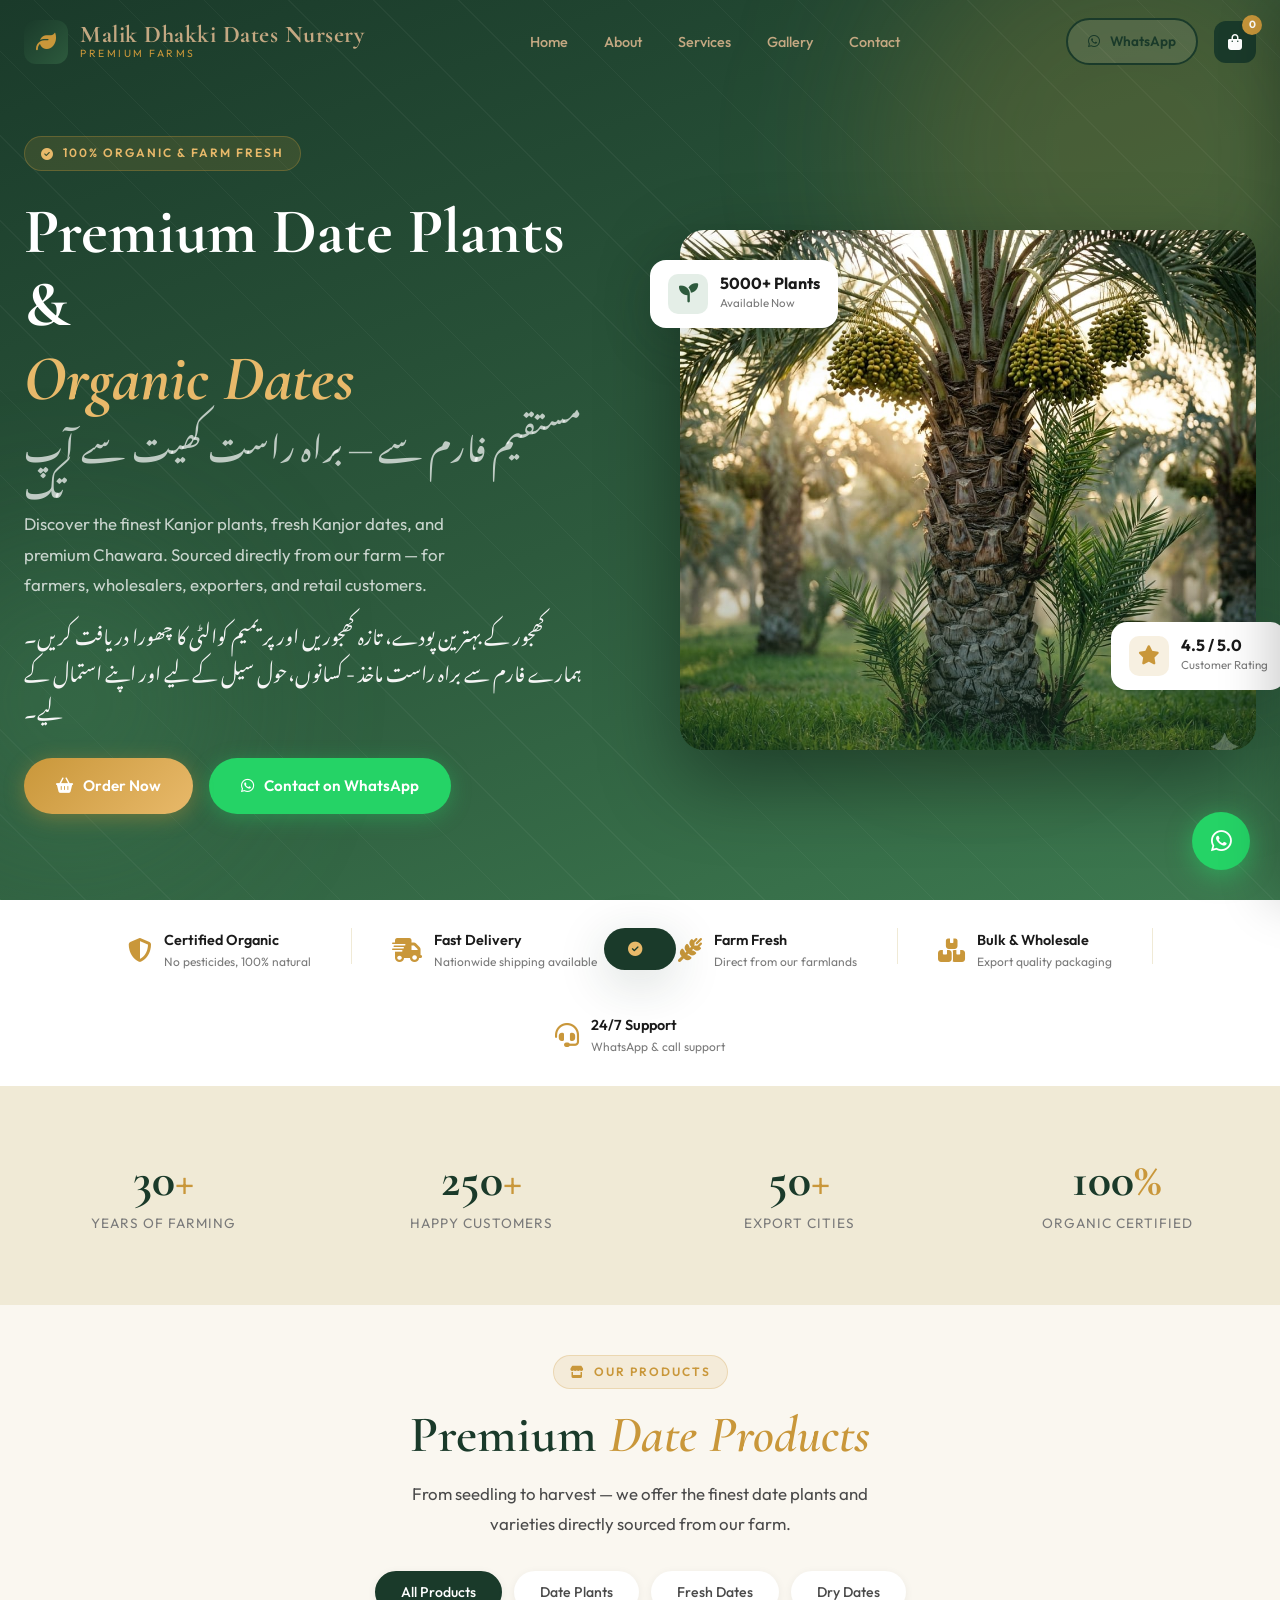
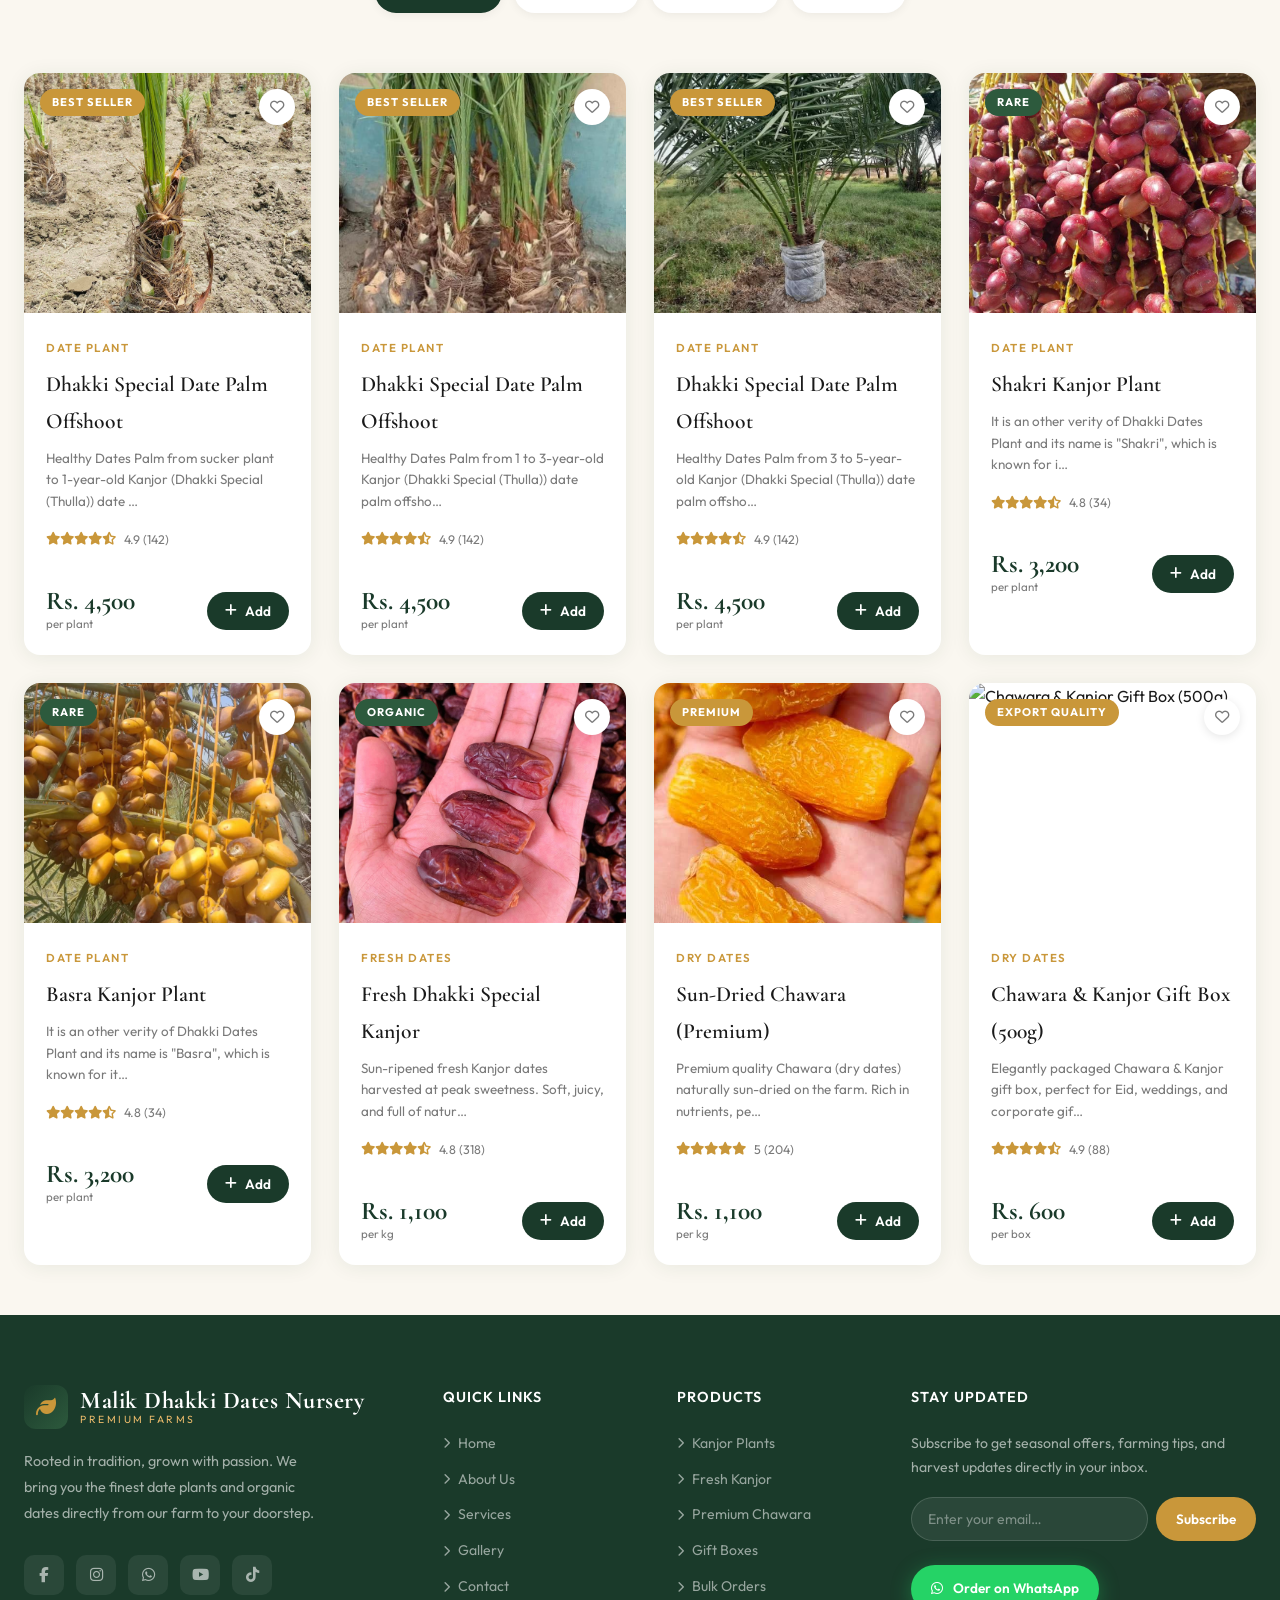
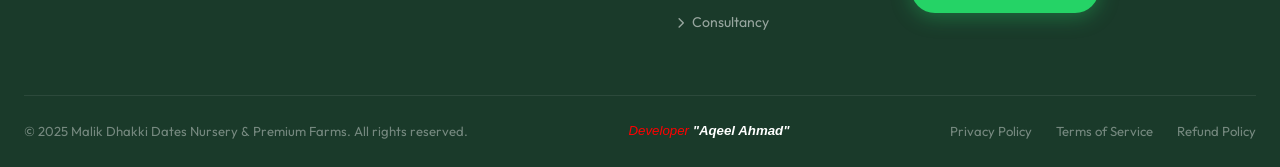
==== index.html @ 95796f06 "First Commit" ====
<!DOCTYPE html>
<html lang="en" dir="ltr">

<head>
  <meta charset="UTF-8" />
  <meta name="viewport" content="width=device-width, initial-scale=1.0" />
  <meta name="description"
    content="Al-Nakheel Farms – Premium Date Plants & Organic Dates. Fresh Kanjor, Dry Chawara, and Date Plants sourced directly from the farm. Wholesale & Export available." />
  <meta name="keywords"
    content="date plants, kanjor, chawara, dry dates, fresh dates, date farm, wholesale dates, export dates" />
  <title>Malik Dhakki Dates Nursery | Premium Date Plants & Organic Dates</title>

  <!-- Fonts -->
  <link rel="preconnect" href="https://fonts.googleapis.com" />
  <link rel="preconnect" href="https://fonts.gstatic.com" crossorigin />
  <link
    href="https://fonts.googleapis.com/css2?family=Cormorant+Garamond:ital,wght@0,300;0,400;0,600;0,700;1,300;1,400&family=Outfit:wght@300;400;500;600;700&display=swap"
    rel="stylesheet" />

    <link rel="preconnect" href="https://fonts.googleapis.com">
<link rel="preconnect" href="https://fonts.gstatic.com" crossorigin>
<link href="https://fonts.googleapis.com/css2?family=Noto+Nastaliq+Urdu:wght@400..700&display=swap" rel="stylesheet">

  <!-- Icons -->
  <link rel="stylesheet" href="https://cdnjs.cloudflare.com/ajax/libs/font-awesome/6.5.0/css/all.min.css" />

  <link rel="stylesheet" href="style.css">

  <script src="script.js"></script>
</head>

<body>

  <!-- ============================
    NAVBAR
============================= -->
  <nav class="navbar" id="navbar">
    <div class="container">
      <div class="nav-inner">
        <a href="#" class="logo">
          <div class="logo-icon"><i class="fa-solid fa-leaf"></i></div>
          <div class="logo-text">
            <span class="logo-main">Malik Dhakki Dates Nursery</span>
            <span class="logo-sub">Premium Farms</span>
          </div>
        </a>

        <ul class="nav-links">
          <li><a href="#Home">Home</a></li>
          <li><a href="about.html">About</a></li>
          <li><a href="services.html">Services</a></li>
          <li><a href="gallery.html">Gallery</a></li>
          <li><a href="contact.html">Contact</a></li>
        </ul>

        <div class="nav-actions">
          <a href="https://wa.me/923469892120?text=Assalamu Alaikum! I want to order dates from Malik Dhakki Dates Nursery" target="_blank" class="btn-outline"
            style="padding:10px 20px;font-size:0.85rem;">
            <i class="fa-brands fa-whatsapp"></i> WhatsApp
          </a>
          <button class="cart-btn" onclick="toggleCart()">
            <i class="fa-solid fa-bag-shopping"></i>
            <span class="cart-count" id="cartCount">0</span>
          </button>
          <button class="hamburger" onclick="toggleMobileNav()" aria-label="Menu">
            <span></span><span></span><span></span>
          </button>
        </div>
      </div>
    </div>
  </nav>

  <!-- Mobile Nav -->
  <div class="mobile-nav" id="mobileNav">
    <button class="mobile-nav-close" onclick="toggleMobileNav()"><i class="fa-solid fa-xmark"></i></button>
    <div class="mobile-nav-logo">
      <div class="logo">
        <div class="logo-icon"><i class="fa-solid fa-leaf"></i></div>
        <div class="logo-text">
          <span class="logo-main">Malik Dhakki Dates Nursery</span>
          <span class="logo-sub">Premium Farms</span>
        </div>
      </div>
    </div>
    <nav class="mobile-nav-links">
      <a href="#home" onclick="toggleMobileNav()">Home</a>
      <a href="about.html" onclick="toggleMobileNav()">About Us</a>
      <a href="services.html" onclick="toggleMobileNav()">Services</a>
      <a href="gallery.html" onclick="toggleMobileNav()">Gallery</a>
      <a href="contact.html" onclick="toggleMobileNav()">Contact</a>
    </nav>
  </div>
  <div class="cart-overlay" id="mobileNavOverlay" onclick="toggleMobileNav()" style="z-index:1040;"></div>

  <!-- ============================
    HERO
============================= -->
  <section class="hero" id="home">
    <div class="hero-bg-pattern"></div>
    <div class="hero-orb hero-orb-1"></div>
    <div class="hero-orb hero-orb-2"></div>
    <div class="hero-orb hero-orb-3"></div>

    <div class="container hero-content" style="width:100%;">
      <div class="hero-grid">
        <div>
          <div class="hero-tag">
            <span class="tag"><i class="fa-solid fa-circle-check"></i> 100% Organic & Farm Fresh</span>
          </div>
          <h1 class="hero-headline">
            Premium Date Plants &<br /><span class="gold">Organic Dates</span>
            <span class="urdu" style="font-family: Noto Nastaliq Urdu; font-size: 33px;">مستقیم فارم سے — براہ راست کھیت سے آپ تک</span>
          </h1>
          <p class="hero-desc">
            Discover the finest Kanjor plants, fresh Kanjor dates, and premium Chawara. Sourced directly from our farm —
            for farmers, wholesalers, exporters, and retail customers.
          </p>
          <span class="urdu" style="font-family: Noto Nastaliq Urdu; font-size: larger; color: whitesmoke; padding-bottom: 70px;">کھجور کے بہترین پودے، تازہ کھجوریں اور پریمیم کوالٹی کا چھورا دریافت کریں۔ ہمارے فارم سے براہ راست ماخذ -
            کسانوں،حول سیل کے لیے اور اپنے اســــتمال کے لیے۔</span>
          <div class="hero-actions">
            <a href="#products" class="btn-primary">
              <i class="fa-solid fa-basket-shopping"></i> Order Now
            </a>
            <a href="https://wa.me! I want to order dates from Malik Dhakki Dates Nursery" target="_blank"
              class="btn-whatsapp">
              <i class="fa-brands fa-whatsapp"></i> Contact on WhatsApp
            </a>
          </div>
        </div>

        <div class="hero-visual">
          <div class="hero-main-img">
            <img src="images/Main_hero.jpeg" alt="Date palm farm" loading="lazy" />
            <div class="hero-img-overlay"></div>
          </div>
          <div class="hero-badge hero-badge-1">
            <div class="hero-badge-icon green"><i class="fa-solid fa-seedling"></i></div>
            <div class="hero-badge-text">
              <span class="hero-badge-value">5000+ Plants</span>
              <span class="hero-badge-label">Available Now</span>
            </div>
          </div>
          <div class="hero-badge hero-badge-2">
            <div class="hero-badge-icon gold"><i class="fa-solid fa-star"></i></div>
            <div class="hero-badge-text">
              <span class="hero-badge-value">4.5 / 5.0</span>
              <span class="hero-badge-label">Customer Rating</span>
            </div>
          </div>
        </div>
      </div>
    </div>
  </section>

  <!-- ============================
     TRUST BAR
============================= -->
  <div class="trust-bar">
    <div class="container">
      <div class="trust-inner">
        <div class="trust-item reveal">
          <i class="fa-solid fa-shield-halved trust-icon"></i>
          <div class="trust-text">
            <span class="trust-title">Certified Organic</span>
            <span class="trust-desc">No pesticides, 100% natural</span>
          </div>
        </div>
        <div class="trust-divider"></div>
        <div class="trust-item reveal delay-1">
          <i class="fa-solid fa-truck-fast trust-icon"></i>
          <div class="trust-text">
            <span class="trust-title">Fast Delivery</span>
            <span class="trust-desc">Nationwide shipping available</span>
          </div>
        </div>
        <div class="trust-divider"></div>
        <div class="trust-item reveal delay-2">
          <i class="fa-solid fa-wheat-awn trust-icon"></i>
          <div class="trust-text">
            <span class="trust-title">Farm Fresh</span>
            <span class="trust-desc">Direct from our farmlands</span>
          </div>
        </div>
        <div class="trust-divider"></div>
        <div class="trust-item reveal delay-3">
          <i class="fa-solid fa-boxes-stacked trust-icon"></i>
          <div class="trust-text">
            <span class="trust-title">Bulk & Wholesale</span>
            <span class="trust-desc">Export quality packaging</span>
          </div>
        </div>
        <div class="trust-divider"></div>
        <div class="trust-item reveal delay-4">
          <i class="fa-solid fa-headset trust-icon"></i>
          <div class="trust-text">
            <span class="trust-title">24/7 Support</span>
            <span class="trust-desc">WhatsApp & call support</span>
          </div>
        </div>
      </div>
    </div>
  </div>

  <!-- ============================
     NUMBERS
============================= -->
  <section class="numbers-section">
    <div class="container">
      <div class="numbers-grid">
        <div class="number-item reveal">
          <div class="number-val">30<span>+</span></div>
          <div class="number-label">Years of Farming</div>
        </div>
        <div class="number-item reveal delay-1">
          <div class="number-val">250<span>+</span></div>
          <div class="number-label">Happy Customers</div>
        </div>
        <div class="number-item reveal delay-2">
          <div class="number-val">50<span>+</span></div>
          <div class="number-label">Export Cities</div>
        </div>
        <div class="number-item reveal delay-3">
          <div class="number-val">100<span>%</span></div>
          <div class="number-label">Organic Certified</div>
        </div>
      </div>
    </div>
  </section>


  <!-- ============================
     PRODUCTS
============================= -->
  <section class="products-section section-pad" id="products">
    <div class="container">
      <div class="products-header">
        <div class="tag reveal"><i class="fa-solid fa-store"></i> Our Products</div>
        <h2 class="section-title reveal" style="margin-top:16px;">Premium <span>Date Products</span></h2>
        <p class="section-subtitle reveal">From seedling to harvest — we offer the finest date plants and varieties
          directly sourced from our farm.</p>
        <div class="category-tabs">
          <button class="tab-btn active" onclick="filterProducts('all',this)">All Products</button>
          <button class="tab-btn" onclick="filterProducts('plant',this)">Date Plants</button>
          <button class="tab-btn" onclick="filterProducts('fresh',this)">Fresh Dates</button>
          <button class="tab-btn" onclick="filterProducts('dry',this)">Dry Dates</button>
        </div>
      </div>

      <div class="products-grid" id="productsGrid">
        <!-- Cards injected by JS -->
      </div>
    </div>
  </section>

  <!-- ============================
                  FOOTER
              ============================= -->
  <footer class="footer" id="footer">
    <div class="container">
      <div class="footer-grid">
        <div class="footer-brand">
          <div class="footer-logo logo">
            <div class="logo-icon"><i class="fa-solid fa-leaf"></i></div>
            <div class="logo-text">
              <span class="logo-main">Malik Dhakki Dates Nursery</span>
              <span class="logo-sub">Premium Farms</span>
            </div>
          </div>
          <p class="footer-desc">Rooted in tradition, grown with passion. We bring you the finest date plants and
            organic dates directly from our farm to your doorstep.</p>
          <div class="footer-social">
            <a href="https://www.facebook.com/itsdhakkidates" class="social-btn"><i
                class="fa-brands fa-facebook-f"></i></a>
            <a href="#" class="social-btn"><i class="fa-brands fa-instagram"></i></a>
            <a href="https://wa.me/923469892120" target="_blank" class="social-btn"><i
                class="fa-brands fa-whatsapp"></i></a>
            <a href="#" class="social-btn"><i class="fa-brands fa-youtube"></i></a>
            <a href="#" class="social-btn"><i class="fa-brands fa-tiktok"></i></a>
          </div>
        </div>

        <div class="footer-col">
          <h4 class="footer-col-title">Quick Links</h4>
          <ul class="footer-links">
            <li><a href="#home"><i class="fa-solid fa-chevron-right"></i> Home</a></li>
            <li><a href="about.html"><i class="fa-solid fa-chevron-right"></i> About Us</a></li>
            <li><a href="services.html"><i class="fa-solid fa-chevron-right"></i> Services</a></li>
            <li><a href="gallery.html"><i class="fa-solid fa-chevron-right"></i> Gallery</a></li>
            <li><a href="contact.html"><i class="fa-solid fa-chevron-right"></i> Contact</a></li>
          </ul>
        </div>

        <div class="footer-col">
          <h4 class="footer-col-title">Products</h4>
          <ul class="footer-links">
            <li><a href="#products"><i class="fa-solid fa-chevron-right"></i> Kanjor Plants</a></li>
            <li><a href="#products"><i class="fa-solid fa-chevron-right"></i> Fresh Kanjor</a></li>
            <li><a href="#products"><i class="fa-solid fa-chevron-right"></i> Premium Chawara</a></li>
            <li><a href="#products"><i class="fa-solid fa-chevron-right"></i> Gift Boxes</a></li>
            <li><a href="#products"><i class="fa-solid fa-chevron-right"></i> Bulk Orders</a></li>
            <li><a href="services.html"><i class="fa-solid fa-chevron-right"></i> Consultancy</a></li>
          </ul>
        </div>

        <div class="footer-col footer-newsletter">
          <h4 class="footer-col-title">Stay Updated</h4>
          <p class="footer-nl-desc">Subscribe to get seasonal offers, farming tips, and harvest updates directly in your
            inbox.</p>
          <div class="newsletter-form">
            <input type="email" placeholder="Enter your email…" id="nlEmail" />
            <button onclick="subscribeNewsletter()">Subscribe</button>
          </div>
          <div style="margin-top:24px;">
            <a href="https://wa.me/92394027665?text=Hello! I want to order dates from Malik Dhakki Dates Nursery" target="_blank" class="btn-whatsapp"
              style="font-size:0.85rem;padding:12px 20px;">
              <i class="fa-brands fa-whatsapp"></i> Order on WhatsApp
            </a>
          </div>
        </div>
      </div>

      <div class="footer-bottom">
        <p>© 2025 Malik Dhakki Dates Nursery & Premium Farms. All rights reserved.</p>
        <h5
          style="color: rgb(255, 0, 0); font-family: Verdana, Geneva, Tahoma, sans-serif; font-weight: lighter; font-style: italic;">
          Developer<span style="font-weight: bold; color: rgb(255, 255, 255);"> <a
              href="https://aqeeel-ahmad.github.io/Aqeel_Ahmad-Portfolio/">"Aqeel Ahmad"</a></span></h5>
        <div class="footer-bottom-links">
          <a href="#">Privacy Policy</a>
          <a href="#">Terms of Service</a>
          <a href="#">Refund Policy</a>
        </div>
      </div>
    </div>
  </footer>

  <!-- ============================
                  FLOATING WHATSAPP
              ============================= -->
  <a href="https://wa.me/923469892120?text=Assalamu Alaikum! I want to order from Malik Dhakki Dates Nursery Farms."
    target="_blank" class="whatsapp-float" aria-label="Chat on WhatsApp">
    <i class="fa-brands fa-whatsapp"></i>
  </a>

  <!-- ============================
                  CART SIDEBAR
              ============================= -->
  <div class="cart-overlay" id="cartOverlay" onclick="toggleCart()"></div>
  <div class="cart-sidebar" id="cartSidebar">
    <div class="cart-header">
      <span class="cart-title">Your Cart</span>
      <button class="cart-close" onclick="toggleCart()"><i class="fa-solid fa-xmark"></i></button>
    </div>
    <div class="cart-items" id="cartItems">
      <div class="cart-empty">
        <i class="fa-solid fa-bag-shopping"></i>
        <p>Your cart is empty</p>
      </div>
    </div>
    <div class="cart-footer" id="cartFooter" style="display:none;">
      <div class="cart-total">
        <span class="cart-total-label">Total Amount</span>
        <span class="cart-total-price" id="cartTotal">Rs. 0</span>
      </div>
      <button class="btn-primary cart-checkout" onclick="checkoutWhatsApp()">
        <i class="fa-solid fa-bag-shopping"></i> Proceed to Order
      </button>
      <a href="#" class="btn-whatsapp cart-wa-order" onclick="checkoutWhatsApp();return false;">
        <i class="fa-brands fa-whatsapp"></i> Order via WhatsApp
      </a>
    </div>
  </div>

  <!-- ============================
                  PRODUCT DETAIL MODAL
              ============================= -->
  <div class="modal-overlay" id="productModal" onclick="closeModal(event)">
    <div class="modal-card" id="modalCard">
      <div class="modal-inner">
        <div class="modal-img" id="modalImg"></div>
        <div class="modal-info" id="modalInfo"></div>
      </div>
    </div>
  </div>

  <!-- ============================
                  TOAST
              ============================= -->
  <div class="toast" id="toast"><i class="fa-solid fa-circle-check"></i> <span id="toastMsg"></span></div>

</body>

</html>
---- style.css ----
/* ============================================================
   CSS VARIABLES & RESET
============================================================ */
:root {
    --gold: #C9973A;
    --gold-light: #E8B96A;
    --gold-pale: #F5DFA0;
    --green-deep: #1A3A2A;
    --green-mid: #2D5A3D;
    --green-light: #4A8C5C;
    --green-pale: #A8C5A0;
    --earth: #8B6C42;
    --earth-light: #C4A882;
    --cream: #FAF7F0;
    --cream-dark: #F0EAD6;
    --white: #FFFFFF;
    --text-dark: #1A1A1A;
    --text-mid: #4A4A4A;
    --text-light: #7A7A7A;
    --shadow: 0 4px 30px rgba(26, 58, 42, 0.12);
    --shadow-lg: 0 12px 50px rgba(26, 58, 42, 0.18);
    --radius: 16px;
    --radius-sm: 8px;
    --transition: all 0.4s cubic-bezier(0.25, 0.46, 0.45, 0.94);
}

@import url('https://fonts.googleapis.com/css2?family=Noto+Nastaliq+Urdu:wght@400..700&display=swap');

*,
*::before,
*::after {
    box-sizing: border-box;
    margin: 0;
    padding: 0;
}

html {
    scroll-behavior: smooth;
    font-size: 16px;
}

body {
    font-family: 'Outfit', sans-serif;
    background: var(--cream);
    color: var(--text-dark);
    overflow-x: hidden;
    line-height: 1.7;
}

img {
    max-width: 100%;
    display: block;
}

a {
    text-decoration: none;
    color: inherit;
}

ul {
    list-style: none;
}

button {
    cursor: pointer;
    border: none;
    outline: none;
    font-family: inherit;
}

/* ============================================================
   UTILITY CLASSES
============================================================ */
.container {
    max-width: 1280px;
    margin: 0 auto;
    padding: 0 24px;
}

.section-pad {
    padding: 50px 0;
}

.section-pad-sm {
    padding: 60px 0;
}

.tag {
    display: inline-flex;
    align-items: center;
    gap: 8px;
    font-size: 12px;
    font-weight: 600;
    letter-spacing: 2px;
    text-transform: uppercase;
    color: var(--gold);
    background: rgba(201, 151, 58, 0.12);
    padding: 6px 16px;
    border-radius: 100px;
    border: 1px solid rgba(201, 151, 58, 0.25);
}

.section-title {
    font-family: 'Cormorant Garamond', serif;
    font-size: clamp(2rem, 4vw, 3.2rem);
    font-weight: 600;
    line-height: 1.2;
    color: var(--green-deep);
}

.section-title span {
    color: var(--gold);
    font-style: italic;
}

.section-subtitle {
    font-size: 1.05rem;
    color: var(--text-mid);
    max-width: 520px;
    margin-top: 12px;
    line-height: 1.8;
}

.btn-primary {
    display: inline-flex;
    align-items: center;
    gap: 10px;
    background: linear-gradient(135deg, var(--gold) 0%, var(--gold-light) 100%);
    color: var(--white);
    font-weight: 600;
    font-size: 0.95rem;
    padding: 15px 32px;
    border-radius: 100px;
    box-shadow: 0 4px 20px rgba(201, 151, 58, 0.4);
    transition: var(--transition);
    position: relative;
    overflow: hidden;
}

.btn-primary::after {
    content: '';
    position: absolute;
    inset: 0;
    background: rgba(255, 255, 255, 0.15);
    opacity: 0;
    transition: opacity 0.3s;
}

.btn-primary:hover {
    transform: translateY(-2px);
    box-shadow: 0 8px 30px rgba(201, 151, 58, 0.5);
}

.btn-primary:hover::after {
    opacity: 1;
}

.btn-outline {
    display: inline-flex;
    align-items: center;
    gap: 10px;
    background: rgba(255, 255, 255, 0.09);
    color: var(--green-deep);
    font-weight: 600;
    font-size: 0.95rem;
    padding: 13px 30px;
    border-radius: 100px;
    border: 2px solid var(--green-deep);
    transition: var(--transition);
}

.btn-outline:hover {
    background: var(--green-deep);
    color: var(--white);
    transform: translateY(-2px);
}

.btn-whatsapp {
    display: inline-flex;
    align-items: center;
    gap: 10px;
    background: #25D366;
    color: var(--white);
    font-weight: 600;
    font-size: 0.95rem;
    padding: 15px 32px;
    border-radius: 100px;
    box-shadow: 0 4px 20px rgba(37, 211, 102, 0.35);
    transition: var(--transition);
}

.btn-whatsapp:hover {
    transform: translateY(-2px);
    box-shadow: 0 8px 30px rgba(37, 211, 102, 0.5);
    background: #1ebe5a;
}

/* ============================================================
   SCROLL ANIMATIONS
============================================================ */
.reveal {
    opacity: 0;
    transform: translateY(40px);
    transition: opacity 0.7s ease, transform 0.7s ease;
}

.reveal.active {
    opacity: 1;
    transform: translateY(0);
}

.reveal-left {
    opacity: 0;
    transform: translateX(-40px);
    transition: opacity 0.7s ease, transform 0.7s ease;
}

.reveal-left.active {
    opacity: 1;
    transform: translateX(0);
}

.reveal-right {
    opacity: 0;
    transform: translateX(40px);
    transition: opacity 0.7s ease, transform 0.7s ease;
}

.reveal-right.active {
    opacity: 1;
    transform: translateX(0);
}

.reveal-scale {
    opacity: 0;
    transform: scale(0.92);
    transition: opacity 0.6s ease, transform 0.6s ease;
}

.reveal-scale.active {
    opacity: 1;
    transform: scale(1);
}

.delay-1 {
    transition-delay: 0.1s;
}

.delay-2 {
    transition-delay: 0.2s;
}

.delay-3 {
    transition-delay: 0.3s;
}

.delay-4 {
    transition-delay: 0.4s;
}

.delay-5 {
    transition-delay: 0.5s;
}


/* ============================================================
   ACTIVE CSS
============================================================ */

/* Nav links ka basic style */
.nav-links li {
    position: relative;
    list-style: none;
}

.nav-links a {
    text-decoration: none;
    color: var(--white);
    padding: 5px 0;
    position: relative;
    transition: var(--transition);
}

/* Hover effect: Line left se right move hogi */
.nav-links a::after {
    content: '';
    position: absolute;
    width: 0;
    height: 2px;
    bottom: -5px;
    left: 0;
    background-color: var(--gold);
    /* Aapka gold color */
    transition: width 0.3s ease;
}

.nav-links a:hover::after {
    width: 100%;
}

/* Active Class: Jo line ko permanent show karega */
.nav-links a.active::after {
    width: 100%;
}

.nav-links a.active {
    color: var(--gold);
    /* Active link ka rang bhi badal jayega */
}


/* ============================================================
   NAVBAR
============================================================ */
.navbar {
    position: fixed;
    top: 0;
    left: 0;
    right: 0;
    z-index: 1000;
    padding: 18px 0;
    transition: background 0.4s ease, box-shadow 0.4s ease, padding 0.4s ease;
}

.navbar.scrolled {
    background: rgba(250, 247, 240, 0.96);
    backdrop-filter: blur(20px);
    box-shadow: 0 2px 20px rgba(26, 58, 42, 0.1);
    padding: 12px 0;
}

.nav-inner {
    display: flex;
    align-items: center;
    justify-content: space-between;
}

.logo {
    display: flex;
    align-items: center;
    gap: 12px;
}

.logo-icon {
    width: 44px;
    height: 44px;
    background: linear-gradient(135deg, var(--green-deep), var(--green-mid));
    border-radius: 12px;
    display: flex;
    align-items: center;
    justify-content: center;
    font-size: 20px;
    color: var(--gold);
}

.logo-text {
    display: flex;
    flex-direction: column;
    line-height: 1;
}

.logo-main {
    font-family: 'Cormorant Garamond', serif;
    font-size: 1.5rem;
    font-weight: 700;
    color: var(--earth-light);
    letter-spacing: 0.5px;
}

.logo-sub {
    font-size: 0.65rem;
    letter-spacing: 2.5px;
    text-transform: uppercase;
    color: var(--gold);
    margin-top: 2px;
}

.nav-links {
    display: flex;
    align-items: center;
    gap: 36px;
}

.nav-links a {
    font-size: 0.9rem;
    font-weight: 500;
    color: var(--earth-light);
    position: relative;
    transition: color 0.3s;
}

.nav-links a::after {
    content: '';
    position: absolute;
    bottom: -4px;
    left: 0;
    width: 0;
    height: 2px;
    background: var(--gold);
    transition: width 0.3s ease;
    border-radius: 2px;
}

.nav-links a:hover {
    color: var(--gold);
}

.nav-links a:hover::after {
    width: 100%;
}

.nav-actions {
    display: flex;
    align-items: center;
    gap: 16px;
}

.cart-btn {
    position: relative;
    background: var(--green-deep);
    color: var(--white);
    width: 42px;
    height: 42px;
    border-radius: 12px;
    display: flex;
    align-items: center;
    justify-content: center;
    font-size: 1rem;
    transition: var(--transition);
}

.cart-btn:hover {
    background: var(--green-mid);
    transform: scale(1.05);
}

.cart-count {
    position: absolute;
    top: -6px;
    right: -6px;
    background: var(--gold);
    color: var(--white);
    width: 20px;
    height: 20px;
    border-radius: 50%;
    font-size: 0.65rem;
    font-weight: 700;
    display: flex;
    align-items: center;
    justify-content: center;
}

.hamburger {
    display: none;
    flex-direction: column;
    gap: 5px;
    background: none;
    padding: 5px;
}

.hamburger span {
    display: block;
    width: 24px;
    height: 2px;
    background: var(--green-deep);
    border-radius: 2px;
    transition: var(--transition);
}

/* ============================================================
   HERO SECTION
============================================================ */
.hero {
    min-height: 100vh;
    background: linear-gradient(160deg, var(--green-deep) 0%, var(--green-mid) 55%, #3D7A50 100%);
    position: relative;
    overflow: hidden;
    display: flex;
    align-items: center;
}

.hero-bg-pattern {
    position: absolute;
    inset: 0;
    opacity: 0.04;
    background-image: repeating-linear-gradient(45deg,
            var(--white) 0px, var(--white) 1px,
            transparent 1px, transparent 60px);
}

.hero-orb {
    position: absolute;
    border-radius: 50%;
    filter: blur(80px);
    pointer-events: none;
}

.hero-orb-1 {
    width: 500px;
    height: 500px;
    background: rgba(201, 151, 58, 0.2);
    top: -100px;
    right: -100px;
}

.hero-orb-2 {
    width: 300px;
    height: 300px;
    background: rgba(74, 140, 92, 0.3);
    bottom: 50px;
    left: -80px;
}

.hero-orb-3 {
    width: 200px;
    height: 200px;
    background: rgba(201, 151, 58, 0.15);
    bottom: 200px;
    right: 200px;
}

.hero-content {
    position: relative;
    z-index: 2;
    padding-top: 80px;
}

.hero-grid {
    display: grid;
    grid-template-columns: 1fr 1fr;
    gap: 80px;
    align-items: center;
}

.hero-tag {
    margin-bottom: 24px;
}

.hero-tag .tag {
    background: rgba(201, 151, 58, 0.15);
    border-color: rgba(201, 151, 58, 0.3);
    color: var(--gold-light);
}

.hero-headline {
    font-family: 'Cormorant Garamond', serif;
    font-size: clamp(2.5rem, 5vw, 4.2rem);
    font-weight: 700;
    line-height: 1.15;
    color: var(--white);
    margin-bottom: 12px;
}

.hero-headline .gold {
    color: var(--gold-light);
    font-style: italic;
}

.hero-headline .urdu {
    display: block;
    font-size: 0.65em;
    color: rgba(255, 255, 255, 0.7);
    font-family: 'Outfit', sans-serif;
    font-style: normal;
    font-weight: 300;
    letter-spacing: 1px;
    margin-top: 6px;
}

.hero-desc {
    font-size: 1.05rem;
    color: rgba(255, 255, 255, 0.75);
    max-width: 480px;
    margin: 0 0 16px;
    line-height: 1.8;
}

.hero-actions {
    display: flex;
    flex-wrap: wrap;
    gap: 16px;
    margin-top: 30px;
    margin-bottom: 30px;
}

.hero-stats {
    display: flex;
    gap: 40px;
}

.stat {
    display: flex;
    flex-direction: column;
}

.stat-num {
    font-family: 'Cormorant Garamond', serif;
    font-size: 2rem;
    font-weight: 700;
    color: var(--gold-light);
    line-height: 1;
}

.stat-label {
    font-size: 0.78rem;
    color: rgba(255, 255, 255, 0.6);
    letter-spacing: 1px;
    text-transform: uppercase;
    margin-top: 4px;
}

/* Hero Visual */
.hero-visual {
    position: relative;
}

.hero-main-img {
    width: 100%;
    border-radius: 24px;
    overflow: hidden;
    box-shadow: 0 30px 80px rgba(0, 0, 0, 0.4);
    position: relative;
}

.hero-main-img img {
    width: 100%;
    height: 520px;
    object-fit: cover;
}

.hero-img-overlay {
    position: absolute;
    inset: 0;
    background: linear-gradient(to top, rgba(26, 58, 42, 0.5) 0%, transparent 50%);
}

.hero-badge {
    position: absolute;
    background: var(--white);
    border-radius: 16px;
    padding: 14px 18px;
    box-shadow: var(--shadow-lg);
    display: flex;
    align-items: center;
    gap: 12px;
    animation: float 4s ease-in-out infinite;
}

.hero-badge-1 {
    top: 30px;
    left: -30px;
}

.hero-badge-2 {
    bottom: 60px;
    right: -30px;
    animation-delay: 2s;
}

.hero-badge-icon {
    width: 40px;
    height: 40px;
    border-radius: 10px;
    display: flex;
    align-items: center;
    justify-content: center;
    font-size: 1.2rem;
}

.hero-badge-icon.green {
    background: rgba(74, 140, 92, 0.15);
    color: var(--green-mid);
}

.hero-badge-icon.gold {
    background: rgba(201, 151, 58, 0.15);
    color: var(--gold);
}

.hero-badge-text {
    display: flex;
    flex-direction: column;
}

.hero-badge-value {
    font-weight: 700;
    font-size: 1rem;
    color: var(--text-dark);
    line-height: 1;
}

.hero-badge-label {
    font-size: 0.72rem;
    color: var(--text-light);
    margin-top: 2px;
}

@keyframes float {

    0%,
    100% {
        transform: translateY(0);
    }

    50% {
        transform: translateY(-12px);
    }
}

/* ============================================================
   TRUST BADGES
============================================================ */
.trust-bar {
    background: var(--white);
    padding: 28px 0;
    box-shadow: 0 4px 20px rgba(26, 58, 42, 0.08);
}

.trust-inner {
    display: flex;
    justify-content: center;
    flex-wrap: wrap;
    gap: 40px;
}

.trust-item {
    display: flex;
    align-items: center;
    gap: 12px;
}

.trust-icon {
    font-size: 1.5rem;
    color: var(--gold);
}

.trust-text {
    display: flex;
    flex-direction: column;
}

.trust-title {
    font-weight: 600;
    font-size: 0.9rem;
    color: var(--text-dark);
}

.trust-desc {
    font-size: 0.75rem;
    color: var(--text-light);
}

.trust-divider {
    width: 1px;
    height: 36px;
    background: var(--cream-dark);
}

/* ============================================================
   FEATURED PRODUCTS
============================================================ */
.products-section {
    background: var(--cream);
}

.products-header {
    text-align: center;
    margin-bottom: 60px;
}

.products-header .section-subtitle {
    margin: 12px auto 0;
}

.category-tabs {
    display: flex;
    justify-content: center;
    gap: 12px;
    flex-wrap: wrap;
    margin-top: 32px;
}

.tab-btn {
    padding: 10px 24px;
    border-radius: 100px;
    font-size: 0.88rem;
    font-weight: 500;
    background: var(--white);
    color: var(--text-mid);
    border: 2px solid transparent;
    transition: var(--transition);
    box-shadow: 0 2px 10px rgba(0, 0, 0, 0.06);
}

.tab-btn.active,
.tab-btn:hover {
    background: var(--green-deep);
    color: var(--white);
    border-color: var(--green-deep);
}

.products-grid {
    display: grid;
    grid-template-columns: repeat(auto-fill, minmax(280px, 1fr));
    gap: 28px;
    margin-top: 48px;
}

.product-card {
    background: var(--white);
    border-radius: var(--radius);
    overflow: hidden;
    box-shadow: 0 2px 20px rgba(26, 58, 42, 0.08);
    transition: var(--transition);
    position: relative;
}

.product-card:hover {
    transform: translateY(-8px);
    box-shadow: var(--shadow-lg);
}

.product-img {
    position: relative;
    overflow: hidden;
    height: 240px;
}

.product-img img {
    width: 100%;
    height: 100%;
    object-fit: cover;
    transition: transform 0.6s ease;
}

.product-card:hover .product-img img {
    transform: scale(1.08);
}

.product-badge {
    position: absolute;
    top: 16px;
    left: 16px;
    background: var(--gold);
    color: var(--white);
    font-size: 0.7rem;
    font-weight: 700;
    letter-spacing: 1px;
    text-transform: uppercase;
    padding: 4px 12px;
    border-radius: 100px;
}

.product-badge.organic {
    background: var(--green-mid);
}

.product-badge.new {
    background: #E74C3C;
}

.product-wishlist {
    position: absolute;
    top: 16px;
    right: 16px;
    width: 36px;
    height: 36px;
    background: var(--white);
    border-radius: 50%;
    display: flex;
    align-items: center;
    justify-content: center;
    color: var(--text-light);
    font-size: 0.9rem;
    cursor: pointer;
    box-shadow: 0 2px 10px rgba(0, 0, 0, 0.1);
    transition: var(--transition);
}

.product-wishlist:hover {
    color: #E74C3C;
    transform: scale(1.1);
}

.product-info {
    padding: 20px 22px 22px;
}

.product-category {
    font-size: 0.72rem;
    letter-spacing: 1.5px;
    text-transform: uppercase;
    color: var(--gold);
    font-weight: 600;
}

.product-name {
    font-family: 'Cormorant Garamond', serif;
    font-size: 1.35rem;
    font-weight: 600;
    color: var(--text-dark);
    margin: 6px 0 8px;
}

.product-desc {
    font-size: 0.84rem;
    color: var(--text-light);
    line-height: 1.6;
    margin-bottom: 16px;
}

.product-rating {
    display: flex;
    align-items: center;
    gap: 8px;
    margin-bottom: 16px;
}

.stars {
    color: var(--gold);
    font-size: 0.8rem;
}

.rating-count {
    font-size: 0.78rem;
    color: var(--text-light);
}

.product-footer {
    display: flex;
    align-items: center;
    justify-content: space-between;
}

.product-price {
    display: flex;
    flex-direction: column;
}

.price-main {
    font-family: 'Cormorant Garamond', serif;
    font-size: 1.6rem;
    font-weight: 700;
    color: var(--green-deep);
    line-height: 1;
}

.price-unit {
    font-size: 0.72rem;
    color: var(--text-light);
}

.add-cart-btn {
    display: flex;
    align-items: center;
    gap: 8px;
    background: var(--green-deep);
    color: var(--white);
    font-size: 0.85rem;
    font-weight: 600;
    padding: 10px 18px;
    border-radius: 100px;
    transition: var(--transition);
}

.add-cart-btn:hover {
    background: var(--green-mid);
    transform: scale(1.03);
}

/* ============================================================
   ABOUT SECTION
============================================================ */
.about-section {
    background: var(--green-deep);
}

.about-grid {
    display: grid;
    grid-template-columns: 1fr 1fr;
    gap: 80px;
    align-items: center;
}

.about-imgs {
    position: relative;
}

.about-img-main {
    border-radius: 20px;
    overflow: hidden;
    box-shadow: 0 20px 60px rgba(0, 0, 0, 0.3);
}

.about-img-main img {
    width: 100%;
    height: 440px;
    object-fit: cover;
}

.about-img-small {
    position: absolute;
    bottom: -30px;
    right: -30px;
    width: 200px;
    border-radius: 16px;
    overflow: hidden;
    border: 4px solid var(--green-deep);
    box-shadow: 0 10px 40px rgba(0, 0, 0, 0.3);
}

.about-img-small img {
    width: 100%;
    height: 160px;
    object-fit: cover;
}

.about-content {}

.about-content .tag {
    background: rgba(201, 151, 58, 0.15);
    border-color: rgba(201, 151, 58, 0.3);
    color: var(--gold-light);
    margin-bottom: 24px;
}

.about-content .section-title {
    color: var(--white);
}

.about-content .section-title span {
    color: var(--gold-light);
}

.about-desc {
    color: rgba(255, 255, 255, 0.72);
    line-height: 1.85;
    margin: 20px 0 32px;
    font-size: 0.98rem;
}

.about-features {
    display: grid;
    grid-template-columns: 1fr 1fr;
    gap: 20px;
    margin-bottom: 36px;
}

.about-feature {
    display: flex;
    align-items: flex-start;
    gap: 12px;
    background: rgba(255, 255, 255, 0.05);
    padding: 16px;
    border-radius: 12px;
    border: 1px solid rgba(255, 255, 255, 0.08);
}

.about-feature-icon {
    font-size: 1.2rem;
    color: var(--gold-light);
    margin-top: 2px;
    flex-shrink: 0;
}

.about-feature-text {
    font-size: 0.88rem;
    color: rgba(255, 255, 255, 0.75);
}

.about-feature-title {
    font-weight: 600;
    color: var(--white);
    margin-bottom: 2px;
}

/* ============================================================
   SERVICES SECTION
============================================================ */
.services-section {
    background: var(--cream-dark);
}

.services-header {
    text-align: center;
    margin-bottom: 60px;
}

.services-header .section-subtitle {
    margin: 12px auto 0;
}

.services-grid {
    display: grid;
    grid-template-columns: repeat(auto-fill, minmax(300px, 1fr));
    gap: 28px;
}

.service-card {
    background: var(--white);
    border-radius: var(--radius);
    padding: 36px 30px;
    box-shadow: 0 2px 20px rgba(26, 58, 42, 0.07);
    transition: var(--transition);
    position: relative;
    overflow: hidden;
}

.service-card::before {
    content: '';
    position: absolute;
    top: 0;
    left: 0;
    right: 0;
    height: 4px;
    background: linear-gradient(90deg, var(--gold), var(--green-light));
    transform: scaleX(0);
    transform-origin: left;
    transition: transform 0.4s ease;
}

.service-card:hover {
    transform: translateY(-6px);
    box-shadow: var(--shadow-lg);
}

.service-card:hover::before {
    transform: scaleX(1);
}

.service-icon {
    width: 64px;
    height: 64px;
    border-radius: 16px;
    background: rgba(26, 58, 42, 0.07);
    display: flex;
    align-items: center;
    justify-content: center;
    font-size: 1.6rem;
    color: var(--green-mid);
    margin-bottom: 24px;
    transition: var(--transition);
}

.service-card:hover .service-icon {
    background: var(--green-deep);
    color: var(--gold-light);
}

.service-name {
    font-family: 'Cormorant Garamond', serif;
    font-size: 1.4rem;
    font-weight: 600;
    color: var(--text-dark);
    margin-bottom: 12px;
}

.service-desc {
    font-size: 0.9rem;
    color: var(--text-light);
    line-height: 1.75;
}

.service-link {
    display: inline-flex;
    align-items: center;
    gap: 8px;
    color: var(--green-mid);
    font-weight: 600;
    font-size: 0.88rem;
    margin-top: 20px;
    transition: color 0.3s;
}

.service-link:hover {
    color: var(--gold);
}

.service-link i {
    transition: transform 0.3s;
}

.service-link:hover i {
    transform: translateX(4px);
}

/* ============================================================
   GALLERY
============================================================ */
.gallery-section {
    background: var(--cream);
}

.gallery-header {
    text-align: center;
    margin-bottom: 50px;
}

.gallery-grid {
    display: grid;
    grid-template-columns: repeat(4, 1fr);
    grid-template-rows: auto;
    gap: 16px;
}

.gallery-item {
    border-radius: 12px;
    overflow: hidden;
    position: relative;
    cursor: pointer;
}

.gallery-item:nth-child(1) {
    grid-column: span 2;
    grid-row: span 2;
}

.gallery-item:nth-child(4) {
    grid-column: span 2;
}

.gallery-item img {
    width: 100%;
    height: 100%;
    object-fit: cover;
    transition: transform 0.5s ease;
}

.gallery-item:nth-child(1) img {
    height: 400px;
}

.gallery-item:not(:nth-child(1)) img {
    height: 192px;
}

.gallery-overlay {
    position: absolute;
    inset: 0;
    background: rgba(26, 58, 42, 0.6);
    display: flex;
    align-items: center;
    justify-content: center;
    opacity: 0;
    transition: opacity 0.3s;
    font-size: 1.5rem;
    color: var(--white);
}

.gallery-item:hover img {
    transform: scale(1.06);
}

.gallery-item:hover .gallery-overlay {
    opacity: 1;
}



/* ============================================================
   TESTIMONIALS
============================================================ */
.testimonials-section {
    background: linear-gradient(135deg, var(--green-deep) 0%, var(--green-mid) 100%);
    position: relative;
    overflow: hidden;
}

.testimonials-section::before {
    content: '"';
    position: absolute;
    font-family: 'Cormorant Garamond', serif;
    font-size: 400px;
    color: rgba(255, 255, 255, 0.03);
    top: -80px;
    left: -20px;
    line-height: 1;
    pointer-events: none;
}

.testimonials-header {
    text-align: center;
    margin-bottom: 60px;
}

.testimonials-header .section-title {
    color: var(--white);
}

.testimonials-header .section-subtitle {
    color: rgba(255, 255, 255, 0.65);
    margin: 12px auto 0;
}

.testimonials-grid {
    display: grid;
    grid-template-columns: repeat(auto-fill, minmax(320px, 1fr));
    gap: 24px;
}

.testimonial-card {
    background: rgba(255, 255, 255, 0.07);
    border: 1px solid rgba(255, 255, 255, 0.1);
    border-radius: var(--radius);
    padding: 30px;
    backdrop-filter: blur(10px);
    transition: var(--transition);
}

.testimonial-card:hover {
    background: rgba(255, 255, 255, 0.1);
    transform: translateY(-4px);
}

.testimonial-quote {
    font-size: 2rem;
    color: var(--gold-light);
    margin-bottom: 16px;
    line-height: 1;
}

.testimonial-text {
    color: rgba(255, 255, 255, 0.8);
    font-size: 0.95rem;
    line-height: 1.8;
    margin-bottom: 24px;
    font-style: italic;
}

.testimonial-author {
    display: flex;
    align-items: center;
    gap: 14px;
}

.author-avatar {
    width: 46px;
    height: 46px;
    border-radius: 50%;
    background: linear-gradient(135deg, var(--gold), var(--green-light));
    display: flex;
    align-items: center;
    justify-content: center;
    font-weight: 700;
    font-size: 1rem;
    color: var(--white);
}

.author-info {}

.author-name {
    font-weight: 600;
    color: var(--white);
    font-size: 0.92rem;
}

.author-role {
    font-size: 0.78rem;
    color: rgba(255, 255, 255, 0.55);
}

.author-stars {
    color: var(--gold-light);
    font-size: 0.75rem;
    margin-top: 2px;
}

/* ============================================================
   CONTACT SECTION
============================================================ */
.contact-section {
    background: var(--cream);
}

.contact-grid {
    display: grid;
    grid-template-columns: 1fr 1.4fr;
    gap: 70px;
    align-items: start;
}

.contact-info {}

.contact-info .tag {
    margin-bottom: 24px;
}

.contact-info .section-title {
    margin-bottom: 16px;
}

.contact-info p {
    color: var(--text-mid);
    line-height: 1.8;
    margin-bottom: 36px;
}

.contact-cards {
    display: flex;
    flex-direction: column;
    gap: 16px;
    margin-bottom: 32px;
}

.contact-card {
    display: flex;
    align-items: center;
    gap: 16px;
    background: var(--white);
    padding: 18px 20px;
    border-radius: 12px;
    box-shadow: 0 2px 12px rgba(26, 58, 42, 0.07);
    transition: var(--transition);
}

.contact-card:hover {
    transform: translateX(6px);
    box-shadow: var(--shadow);
}

.contact-card-icon {
    width: 46px;
    height: 46px;
    border-radius: 12px;
    display: flex;
    align-items: center;
    justify-content: center;
    font-size: 1.1rem;
    flex-shrink: 0;
}

.contact-card-icon.green {
    background: rgba(26, 58, 42, 0.08);
    color: var(--green-mid);
}

.contact-card-icon.gold {
    background: rgba(201, 151, 58, 0.1);
    color: var(--gold);
}

.contact-card-icon.wa {
    background: rgba(37, 211, 102, 0.1);
    color: #25D366;
}

.contact-card-body {
    display: flex;
    flex-direction: column;
}

.contact-card-label {
    font-size: 0.72rem;
    letter-spacing: 1px;
    text-transform: uppercase;
    color: var(--text-light);
}

.contact-card-value {
    font-weight: 600;
    font-size: 0.95rem;
    color: var(--text-dark);
    margin-top: 2px;
}

.map-embed {
    border-radius: 12px;
    overflow: hidden;
    height: 180px;
    margin-top: 8px;
}

.map-embed iframe {
    width: 100%;
    height: 100%;
    border: 0;
}

.contact-form-wrap {
    background: var(--white);
    border-radius: 20px;
    padding: 40px;
    box-shadow: var(--shadow);
}

.contact-form-title {
    font-family: 'Cormorant Garamond', serif;
    font-size: 1.7rem;
    font-weight: 600;
    color: var(--text-dark);
    margin-bottom: 6px;
}

.contact-form-sub {
    font-size: 0.88rem;
    color: var(--text-light);
    margin-bottom: 32px;
}

.form-row {
    display: grid;
    grid-template-columns: 1fr 1fr;
    gap: 16px;
}

.form-group {
    display: flex;
    flex-direction: column;
    gap: 6px;
    margin-bottom: 18px;
}

.form-group label {
    font-size: 0.82rem;
    font-weight: 600;
    color: var(--text-dark);
    letter-spacing: 0.5px;
}

.form-group input,
.form-group select,
.form-group textarea {
    padding: 13px 16px;
    border-radius: var(--radius-sm);
    border: 2px solid var(--cream-dark);
    font-family: 'Outfit', sans-serif;
    font-size: 0.92rem;
    color: var(--text-dark);
    background: var(--cream);
    transition: border-color 0.3s, box-shadow 0.3s;
    resize: vertical;
}

.form-group input:focus,
.form-group select:focus,
.form-group textarea:focus {
    border-color: var(--green-mid);
    outline: none;
    box-shadow: 0 0 0 4px rgba(45, 90, 61, 0.08);
    background: var(--white);
}

.form-submit {
    display: flex;
    gap: 12px;
    margin-top: 6px;
}

/* ============================================================
   FOOTER
============================================================ */
.footer {
    background: var(--green-deep);
    padding: 70px 0 0;
}

.footer-grid {
    display: grid;
    grid-template-columns: 2fr 1fr 1fr 1.5fr;
    gap: 50px;
}

.footer-brand {}

.footer-logo {
    display: flex;
    align-items: center;
    gap: 12px;
    margin-bottom: 20px;
}

.footer-logo .logo-main {
    color: var(--white);
}

.footer-logo .logo-sub {
    color: var(--gold-light);
}

.footer-desc {
    color: rgba(255, 255, 255, 0.6);
    font-size: 0.9rem;
    line-height: 1.8;
    max-width: 300px;
    margin-bottom: 28px;
}

.footer-social {
    display: flex;
    gap: 12px;
}

.social-btn {
    width: 40px;
    height: 40px;
    border-radius: 10px;
    background: rgba(255, 255, 255, 0.07);
    color: rgba(255, 255, 255, 0.6);
    display: flex;
    align-items: center;
    justify-content: center;
    font-size: 0.95rem;
    transition: var(--transition);
}

.social-btn:hover {
    background: var(--gold);
    color: var(--white);
    transform: translateY(-3px);
}

.footer-col {}

.footer-col-title {
    font-weight: 600;
    font-size: 0.9rem;
    color: var(--white);
    letter-spacing: 1px;
    text-transform: uppercase;
    margin-bottom: 22px;
}

.footer-links {
    display: flex;
    flex-direction: column;
    gap: 12px;
}

.footer-links a {
    font-size: 0.88rem;
    color: rgba(255, 255, 255, 0.55);
    transition: color 0.3s;
    display: flex;
    align-items: center;
    gap: 8px;
}

.footer-links a:hover {
    color: var(--gold-light);
}

.footer-links a i {
    font-size: 0.7rem;
}

.footer-newsletter {}

.footer-nl-desc {
    font-size: 0.88rem;
    color: rgba(255, 255, 255, 0.6);
    margin-bottom: 18px;
    line-height: 1.7;
}

.newsletter-form {
    display: flex;
    gap: 8px;
}

.newsletter-form input {
    flex: 1;
    padding: 12px 16px;
    border-radius: 100px;
    border: 1px solid rgba(255, 255, 255, 0.15);
    background: rgba(255, 255, 255, 0.07);
    color: var(--white);
    font-family: 'Outfit', sans-serif;
    font-size: 0.88rem;
}

.newsletter-form input::placeholder {
    color: rgba(255, 255, 255, 0.4);
}

.newsletter-form input:focus {
    outline: none;
    border-color: var(--gold);
}

.newsletter-form button {
    padding: 12px 20px;
    border-radius: 100px;
    background: var(--gold);
    color: var(--white);
    font-weight: 600;
    font-size: 0.85rem;
    transition: var(--transition);
    white-space: nowrap;
}

.newsletter-form button:hover {
    background: var(--gold-light);
}

.footer-bottom {
    margin-top: 60px;
    padding: 24px 0;
    border-top: 1px solid rgba(255, 255, 255, 0.08);
    display: flex;
    justify-content: space-between;
    align-items: center;
    flex-wrap: wrap;
    gap: 12px;
}

.footer-bottom p {
    font-size: 0.82rem;
    color: rgba(255, 255, 255, 0.4);
}

.footer-bottom-links {
    display: flex;
    gap: 24px;
}

.footer-bottom-links a {
    font-size: 0.82rem;
    color: rgba(255, 255, 255, 0.4);
    transition: color 0.3s;
}

.footer-bottom-links a:hover {
    color: var(--gold-light);
}

/* ============================================================
   FLOATING ELEMENTS
============================================================ */
.whatsapp-float {
    position: fixed;
    bottom: 30px;
    right: 30px;
    z-index: 999;
    width: 58px;
    height: 58px;
    border-radius: 50%;
    background: #25D366;
    color: var(--white);
    display: flex;
    align-items: center;
    justify-content: center;
    font-size: 1.5rem;
    box-shadow: 0 6px 24px rgba(37, 211, 102, 0.5);
    transition: var(--transition);
    animation: pulse-green 2.5s ease-in-out infinite;
}

.whatsapp-float:hover {
    transform: scale(1.1);
    box-shadow: 0 10px 34px rgba(37, 211, 102, 0.6);
}

@keyframes pulse-green {

    0%,
    100% {
        box-shadow: 0 6px 24px rgba(37, 211, 102, 0.5);
    }

    50% {
        box-shadow: 0 6px 34px rgba(37, 211, 102, 0.7), 0 0 0 12px rgba(37, 211, 102, 0.1);
    }
}

/* ============================================================
   CART SIDEBAR
============================================================ */
.cart-overlay {
    position: fixed;
    inset: 0;
    background: rgba(0, 0, 0, 0.5);
    z-index: 1100;
    opacity: 0;
    pointer-events: none;
    transition: opacity 0.3s;
    backdrop-filter: blur(4px);
}

.cart-overlay.open {
    opacity: 1;
    pointer-events: all;
}

.cart-sidebar {
    position: fixed;
    top: 0;
    right: -420px;
    bottom: 0;
    width: 420px;
    max-width: 100vw;
    background: var(--white);
    z-index: 1101;
    transition: right 0.4s cubic-bezier(0.25, 0.46, 0.45, 0.94);
    display: flex;
    flex-direction: column;
    box-shadow: -10px 0 50px rgba(0, 0, 0, 0.2);
}

.cart-sidebar.open {
    right: 0;
}

.cart-header {
    display: flex;
    align-items: center;
    justify-content: space-between;
    padding: 24px 28px;
    border-bottom: 1px solid var(--cream-dark);
}

.cart-title {
    font-family: 'Cormorant Garamond', serif;
    font-size: 1.5rem;
    font-weight: 600;
    color: var(--text-dark);
}

.cart-close {
    width: 36px;
    height: 36px;
    border-radius: 50%;
    background: var(--cream-dark);
    display: flex;
    align-items: center;
    justify-content: center;
    color: var(--text-mid);
    transition: var(--transition);
}

.cart-close:hover {
    background: #E74C3C;
    color: var(--white);
}

.cart-items {
    flex: 1;
    overflow-y: auto;
    padding: 20px 28px;
}

.cart-empty {
    text-align: center;
    padding: 60px 0;
    color: var(--text-light);
}

.cart-empty i {
    font-size: 3rem;
    margin-bottom: 16px;
    opacity: 0.3;
}

.cart-empty p {
    font-size: 1rem;
}

.cart-item {
    display: flex;
    gap: 14px;
    align-items: center;
    padding: 16px 0;
    border-bottom: 1px solid var(--cream-dark);
}

.cart-item-img {
    width: 64px;
    height: 64px;
    border-radius: 12px;
    overflow: hidden;
    flex-shrink: 0;
}

.cart-item-img img {
    width: 100%;
    height: 100%;
    object-fit: cover;
}

.cart-item-info {
    flex: 1;
}

.cart-item-name {
    font-weight: 600;
    font-size: 0.9rem;
    color: var(--text-dark);
}

.cart-item-price {
    font-size: 0.85rem;
    color: var(--gold);
    font-weight: 600;
    margin-top: 3px;
}

.cart-item-qty {
    display: flex;
    align-items: center;
    gap: 10px;
    margin-top: 8px;
}

.qty-btn {
    width: 28px;
    height: 28px;
    border-radius: 8px;
    background: var(--cream-dark);
    color: var(--text-dark);
    font-size: 0.9rem;
    display: flex;
    align-items: center;
    justify-content: center;
    transition: var(--transition);
}

.qty-btn:hover {
    background: var(--green-deep);
    color: var(--white);
}

.qty-num {
    font-weight: 600;
    font-size: 0.9rem;
    min-width: 20px;
    text-align: center;
}

.cart-item-remove {
    color: var(--text-light);
    font-size: 0.9rem;
    transition: color 0.3s;
    flex-shrink: 0;
}

.cart-item-remove:hover {
    color: #E74C3C;
}

.cart-footer {
    padding: 24px 28px;
    border-top: 1px solid var(--cream-dark);
}

.cart-total {
    display: flex;
    justify-content: space-between;
    align-items: center;
    margin-bottom: 20px;
}

.cart-total-label {
    font-size: 1rem;
    font-weight: 600;
    color: var(--text-dark);
}

.cart-total-price {
    font-family: 'Cormorant Garamond', serif;
    font-size: 1.8rem;
    font-weight: 700;
    color: var(--green-deep);
}

.cart-checkout {
    width: 100%;
}

.cart-wa-order {
    width: 100%;
    margin-top: 10px;
    justify-content: center;
}

/* ============================================================
   PRODUCT DETAIL MODAL
============================================================ */
.modal-overlay {
    position: fixed;
    inset: 0;
    background: rgba(0, 0, 0, 0.7);
    z-index: 1200;
    opacity: 0;
    pointer-events: none;
    transition: opacity 0.3s;
    display: flex;
    align-items: center;
    justify-content: center;
    padding: 20px;
    backdrop-filter: blur(6px);
}

.modal-overlay.open {
    opacity: 1;
    pointer-events: all;
}

.modal-card {
    background: var(--white);
    border-radius: 24px;
    width: 900px;
    max-width: 100%;
    max-height: 90vh;
    overflow-y: auto;
    box-shadow: 0 30px 80px rgba(0, 0, 0, 0.3);
    transform: scale(0.9);
    transition: transform 0.4s cubic-bezier(0.25, 0.46, 0.45, 0.94);
}

.modal-overlay.open .modal-card {
    transform: scale(1);
}

.modal-inner {
    display: grid;
    grid-template-columns: 1fr 1fr;
}

.modal-img {
    overflow: hidden;
    border-radius: 24px 0 0 24px;
}

.modal-img img {
    width: 100%;
    height: 100%;
    object-fit: cover;
    min-height: 460px;
}

.modal-info {
    padding: 44px;
    display: flex;
    flex-direction: column;
}

.modal-close {
    position: absolute;
    /* handled via relative container */
    align-self: flex-end;
    width: 36px;
    height: 36px;
    border-radius: 50%;
    background: var(--cream-dark);
    display: flex;
    align-items: center;
    justify-content: center;
    color: var(--text-mid);
    transition: var(--transition);
    margin-bottom: 20px;
}

.modal-close:hover {
    background: #E74C3C;
    color: var(--white);
}

.modal-cat {
    font-size: 0.72rem;
    letter-spacing: 1.5px;
    text-transform: uppercase;
    color: var(--gold);
    font-weight: 600;
    margin-bottom: 8px;
}

.modal-name {
    font-family: 'Cormorant Garamond', serif;
    font-size: 2rem;
    font-weight: 600;
    color: var(--text-dark);
    margin-bottom: 12px;
    line-height: 1.2;
}

.modal-rating {
    display: flex;
    align-items: center;
    gap: 10px;
    margin-bottom: 20px;
}

.modal-price {
    font-family: 'Cormorant Garamond', serif;
    font-size: 2.5rem;
    font-weight: 700;
    color: var(--green-deep);
    margin-bottom: 20px;
}

.modal-desc {
    font-size: 0.92rem;
    color: var(--text-light);
    line-height: 1.8;
    margin-bottom: 28px;
    flex: 1;
}

.modal-qty-section {
    display: flex;
    align-items: center;
    gap: 16px;
    margin-bottom: 24px;
}

.modal-qty-label {
    font-weight: 600;
    font-size: 0.88rem;
    color: var(--text-dark);
}

.modal-qty-ctrl {
    display: flex;
    align-items: center;
    gap: 12px;
    background: var(--cream-dark);
    border-radius: 100px;
    padding: 4px 8px;
}

.modal-qty-ctrl .qty-btn {
    background: var(--white);
    box-shadow: 0 2px 8px rgba(0, 0, 0, 0.1);
}

.modal-qty-num {
    font-weight: 700;
    min-width: 24px;
    text-align: center;
}

.modal-actions {
    display: flex;
    flex-direction: column;
    gap: 12px;
}

.modal-add-cart {
    width: 100%;
    justify-content: center;
    padding: 15px;
}

.modal-wa-btn {
    width: 100%;
    justify-content: center;
}

/* ============================================================
   MOBILE NAV DRAWER
============================================================ */
.mobile-nav {
    position: fixed;
    top: 0;
    left: -100%;
    bottom: 0;
    width: 300px;
    background: var(--white);
    z-index: 1050;
    transition: left 0.4s ease;
    padding: 30px 28px;
    display: flex;
    flex-direction: column;
    box-shadow: 10px 0 40px rgba(0, 0, 0, 0.15);
}

.mobile-nav.open {
    left: 0;
}

.mobile-nav-logo {
    margin-bottom: 36px;
}

.mobile-nav-links {
    display: flex;
    flex-direction: column;
    gap: 4px;
}

.mobile-nav-links a {
    padding: 13px 16px;
    border-radius: var(--radius-sm);
    font-weight: 500;
    color: var(--text-dark);
    font-size: 1rem;
    transition: var(--transition);
}

.mobile-nav-links a:hover {
    background: var(--cream-dark);
    color: var(--green-deep);
}

.mobile-nav-close {
    position: absolute;
    top: 20px;
    right: 20px;
    width: 36px;
    height: 36px;
    border-radius: 50%;
    background: var(--cream-dark);
    display: flex;
    align-items: center;
    justify-content: center;
    color: var(--text-mid);
}

/* ============================================================
   NOTIFICATION TOAST
============================================================ */
.toast {
    position: fixed;
    bottom: 30px;
    left: 50%;
    transform: translateX(-50%) translateY(100px);
    background: var(--green-deep);
    color: var(--white);
    padding: 14px 24px;
    border-radius: 100px;
    font-size: 0.9rem;
    font-weight: 500;
    box-shadow: var(--shadow-lg);
    z-index: 2000;
    transition: transform 0.4s cubic-bezier(0.25, 0.46, 0.45, 0.94);
    display: flex;
    align-items: center;
    gap: 10px;
    white-space: nowrap;
}

.toast.show {
    transform: translateX(-50%) translateY(0);
}

.toast i {
    color: var(--gold-light);
}

/* ============================================================
   SECTION: NUMBERS / COUNTER
============================================================ */
.numbers-section {
    background: var(--cream-dark);
    padding: 70px 0;
}

.numbers-grid {
    display: grid;
    grid-template-columns: repeat(4, 1fr);
    gap: 40px;
    text-align: center;
}

.number-item {
    display: flex;
    flex-direction: column;
    align-items: center;
}

.number-val {
    font-family: 'Cormorant Garamond', serif;
    font-size: 3rem;
    font-weight: 700;
    color: var(--green-deep);
    line-height: 1;
}

.number-val span {
    color: var(--gold);
}

.number-label {
    font-size: 0.85rem;
    color: var(--text-light);
    margin-top: 8px;
    text-transform: uppercase;
    letter-spacing: 1px;
}

/* ============================================================
   RESPONSIVE
============================================================ */
@media (max-width: 1024px) {
    .hero-grid {
        grid-template-columns: 1fr;
        gap: 50px;
    }

    .hero-visual {
        display: none;
    }

    .about-grid {
        grid-template-columns: 1fr;
        gap: 50px;
    }

    .about-imgs {
        display: none;
    }

    .footer-grid {
        grid-template-columns: 1fr 1fr;
    }

    .numbers-grid {
        grid-template-columns: repeat(2, 1fr);
    }

    .gallery-grid {
        grid-template-columns: repeat(2, 1fr);
    }

    .gallery-item:nth-child(1) {
        grid-column: span 2;
    }

    .gallery-item:nth-child(4) {
        grid-column: span 1;
    }

    .gallery-item:nth-child(1) img {
        height: 280px;
    }

    .modal-inner {
        grid-template-columns: 1fr;
    }

    .modal-img img {
        min-height: 280px;
        border-radius: 24px 24px 0 0;
    }

    .modal-img {
        border-radius: 24px 24px 0 0;
    }

    .contact-grid {
        grid-template-columns: 1fr;
    }
}

@media (max-width: 768px) {
    .section-pad {
        padding: 70px 0;
    }

    .nav-links,
    .nav-actions .btn-outline {
        display: none;
    }

    .hamburger {
        display: flex;
    }

    .hero-headline {
        font-size: 2.2rem;
    }

    .hero-stats {
        gap: 24px;
    }

    .trust-inner {
        gap: 20px;
    }

    .trust-divider {
        display: none;
    }

    .about-features {
        grid-template-columns: 1fr;
    }

    .footer-grid {
        grid-template-columns: 1fr;
        gap: 36px;
    }

    .footer-bottom {
        flex-direction: column;
        text-align: center;
    }

    .form-row {
        grid-template-columns: 1fr;
    }

    .products-grid {
        grid-template-columns: repeat(auto-fill, minmax(240px, 1fr));
    }

    .numbers-grid {
        grid-template-columns: repeat(2, 1fr);
        gap: 24px;
    }

    .services-grid {
        grid-template-columns: 1fr;
    }

    .testimonials-grid {
        grid-template-columns: 1fr;
    }

    .gallery-grid {
        grid-template-columns: 1fr;
    }

    .gallery-item:nth-child(1) {
        grid-column: span 1;
    }

    .gallery-item:nth-child(4) {
        grid-column: span 1;
    }
}

@media (max-width: 480px) {
    .container {
        padding: 0 16px;
    }

    .hero {
        min-height: 100svh;
    }

    .hero-actions {
        flex-direction: column;
    }

    .hero-actions .btn-primary,
    .hero-actions .btn-whatsapp {
        width: 100%;
        justify-content: center;
    }

    .cart-sidebar {
        width: 100vw;
    }
}
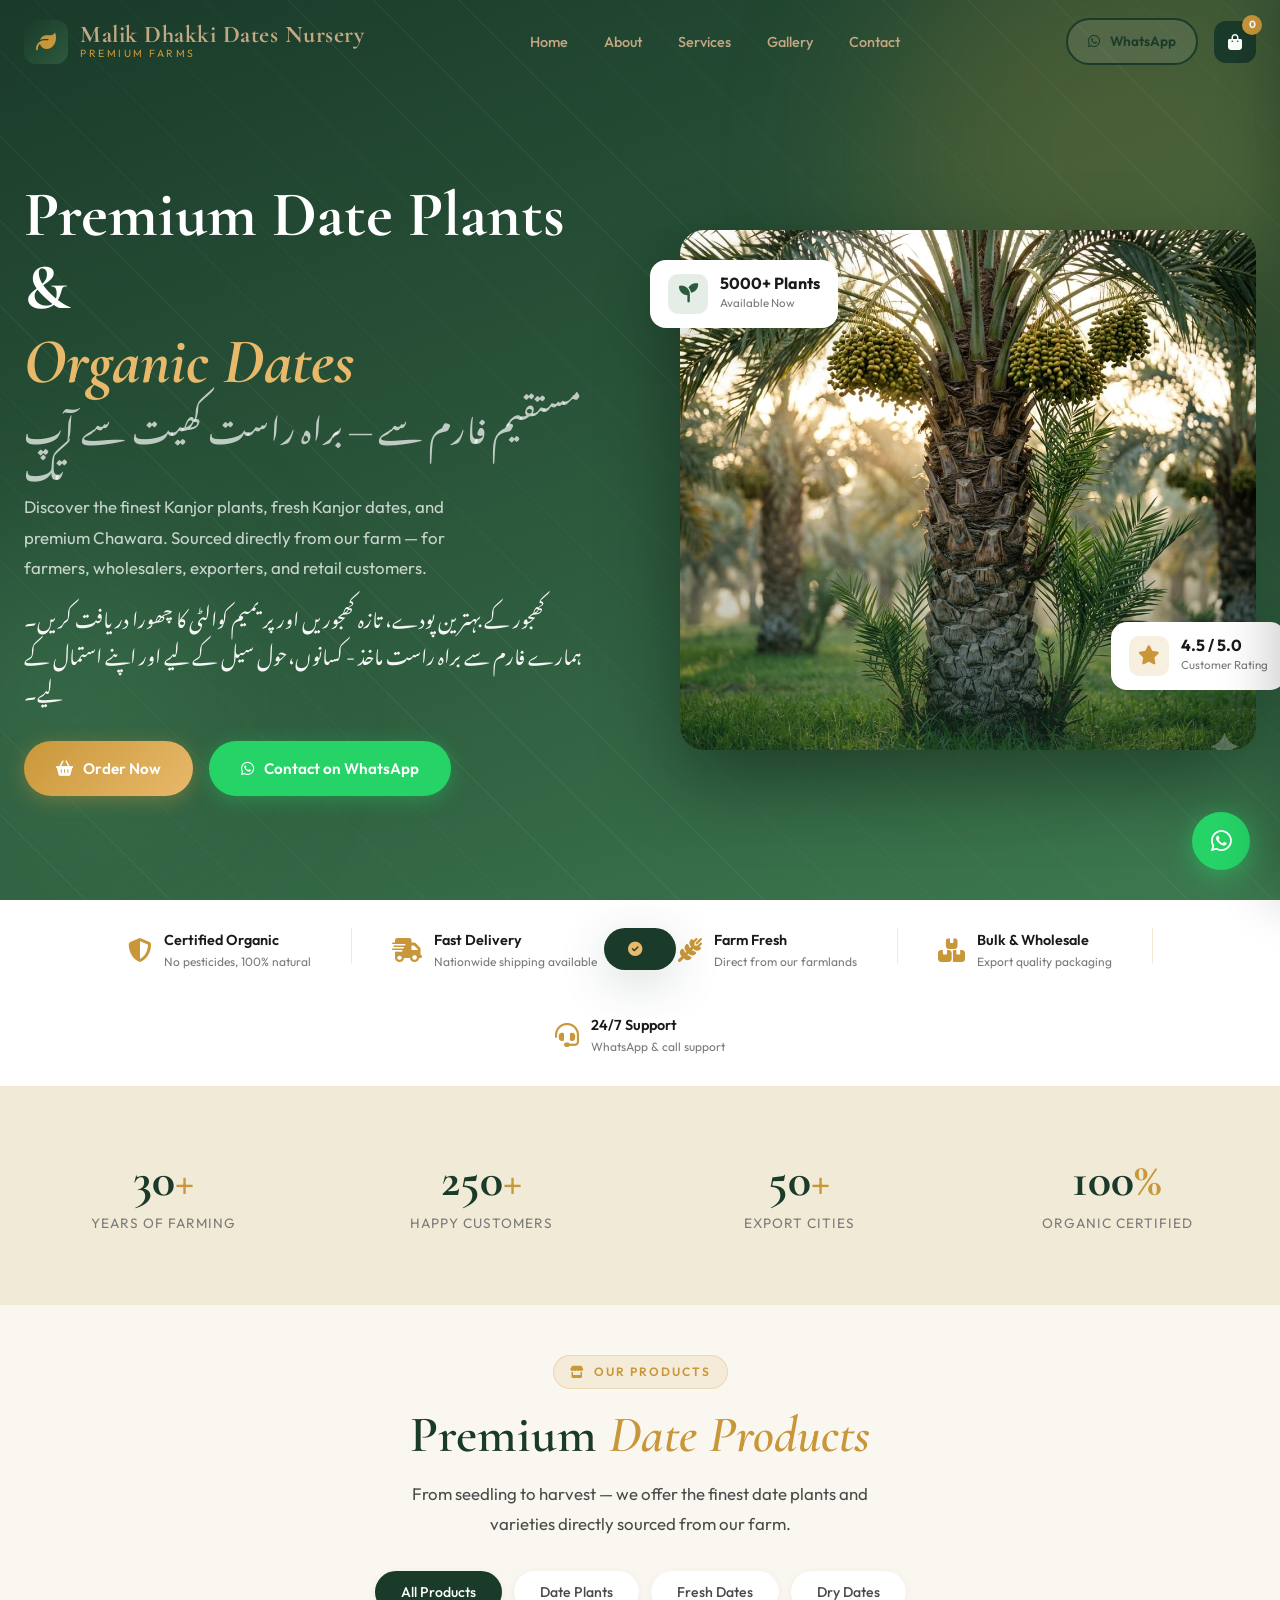
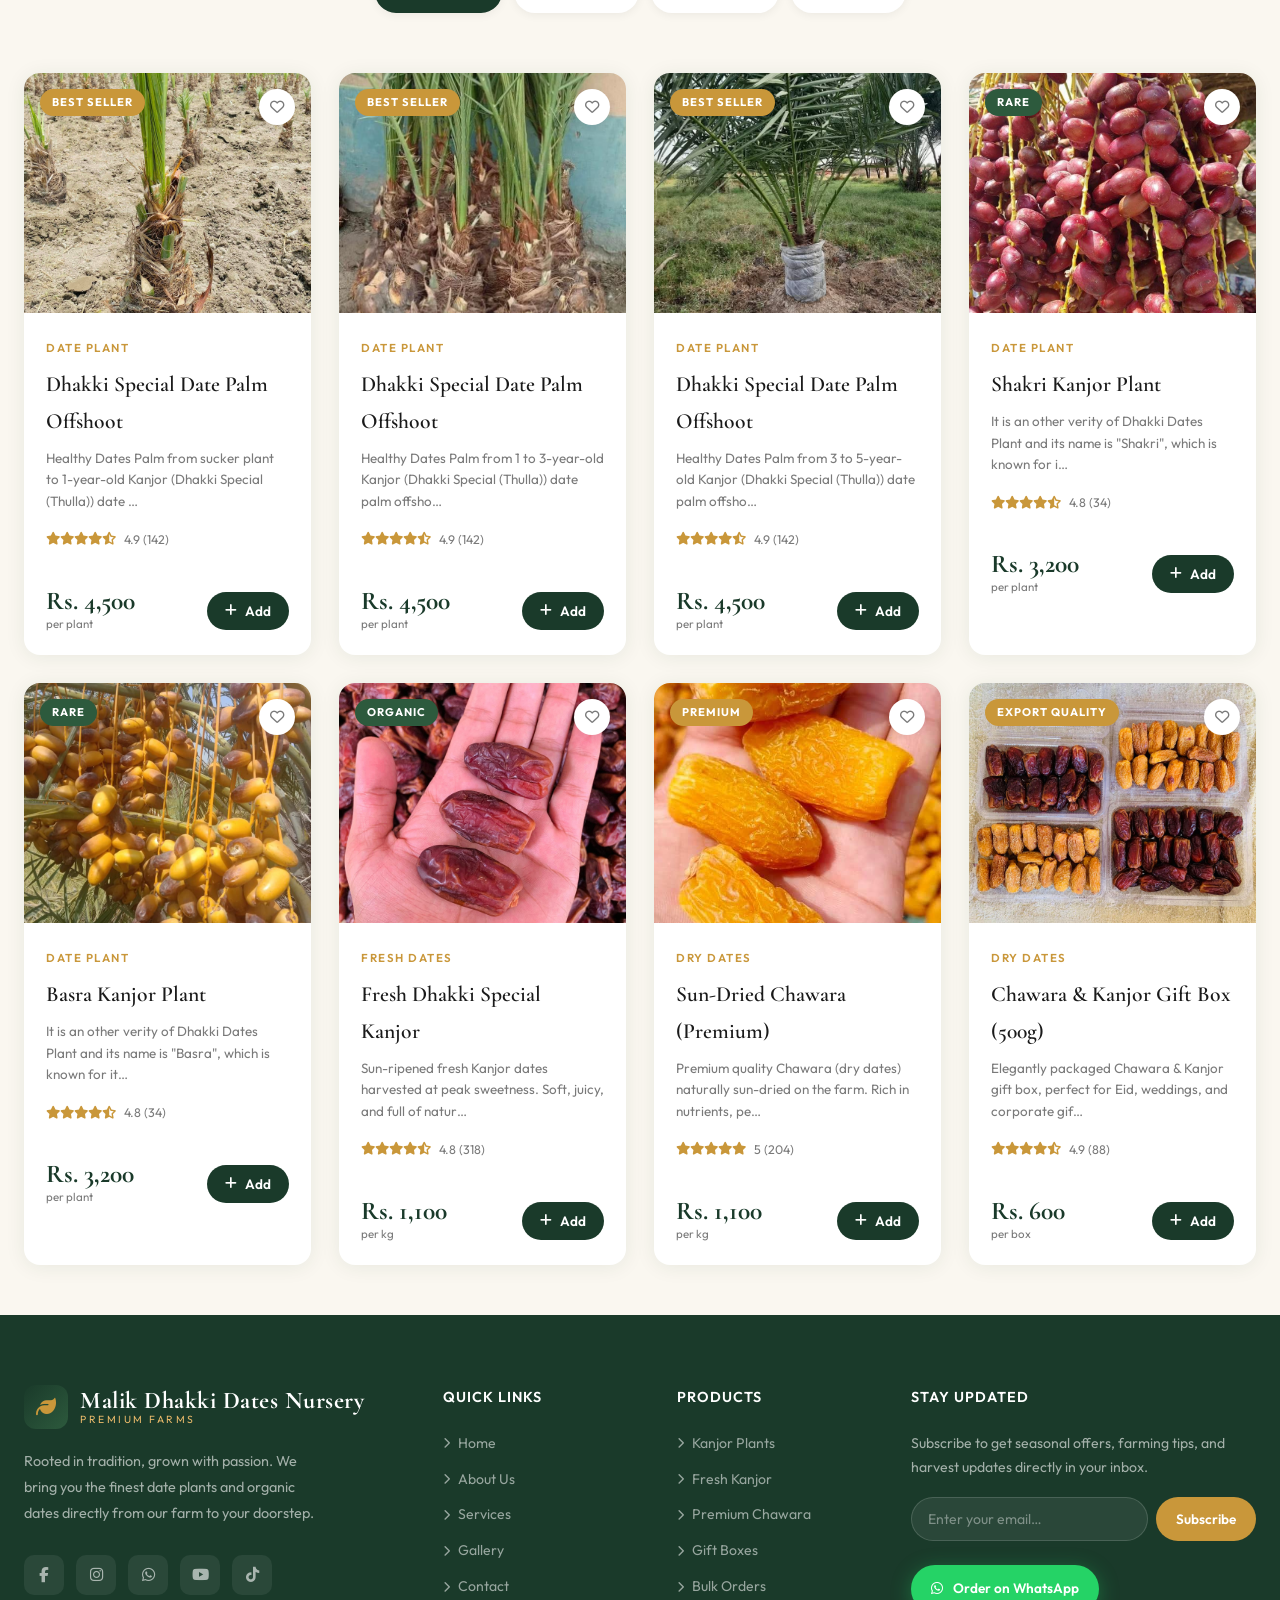
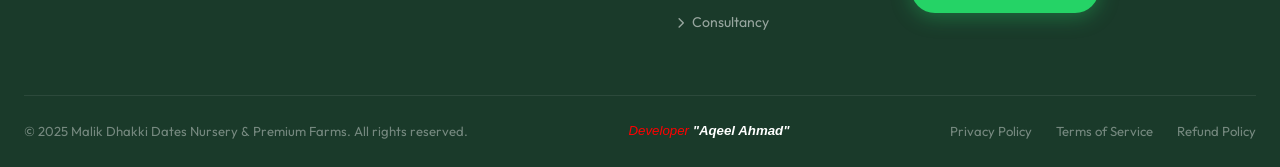
==== commit f7f54a61: "Setting CSS" ====
--- a/index.html
+++ b/index.html
@@ -5,7 +5,7 @@
   <meta charset="UTF-8" />
   <meta name="viewport" content="width=device-width, initial-scale=1.0" />
   <meta name="description"
-    content="Al-Nakheel Farms – Premium Date Plants & Organic Dates. Fresh Kanjor, Dry Chawara, and Date Plants sourced directly from the farm. Wholesale & Export available." />
+    content="Malik Dhakki Dates Nursery  Farms – Premium Date Plants & Organic Dates. Fresh Kanjor, Dry Chawara, and Date Plants sourced directly from the farm. Wholesale & Export available." />
   <meta name="keywords"
     content="date plants, kanjor, chawara, dry dates, fresh dates, date farm, wholesale dates, export dates" />
   <title>Malik Dhakki Dates Nursery | Premium Date Plants & Organic Dates</title>
@@ -105,7 +105,7 @@
       <div class="hero-grid">
         <div>
           <div class="hero-tag">
-            <span class="tag"><i class="fa-solid fa-circle-check"></i> 100% Organic & Farm Fresh</span>
+            <!-- <span class="tag"><i class="fa-solid fa-circle-check"></i> 100% Organic & Farm Fresh</span>x -->
           </div>
           <h1 class="hero-headline">
             Premium Date Plants &<br /><span class="gold">Organic Dates</span>
--- a/style.css
+++ b/style.css
@@ -534,6 +534,7 @@
 
 .hero-tag {
     margin-bottom: 24px;
+    margin-top: 24px;
 }
 
 .hero-tag .tag {
